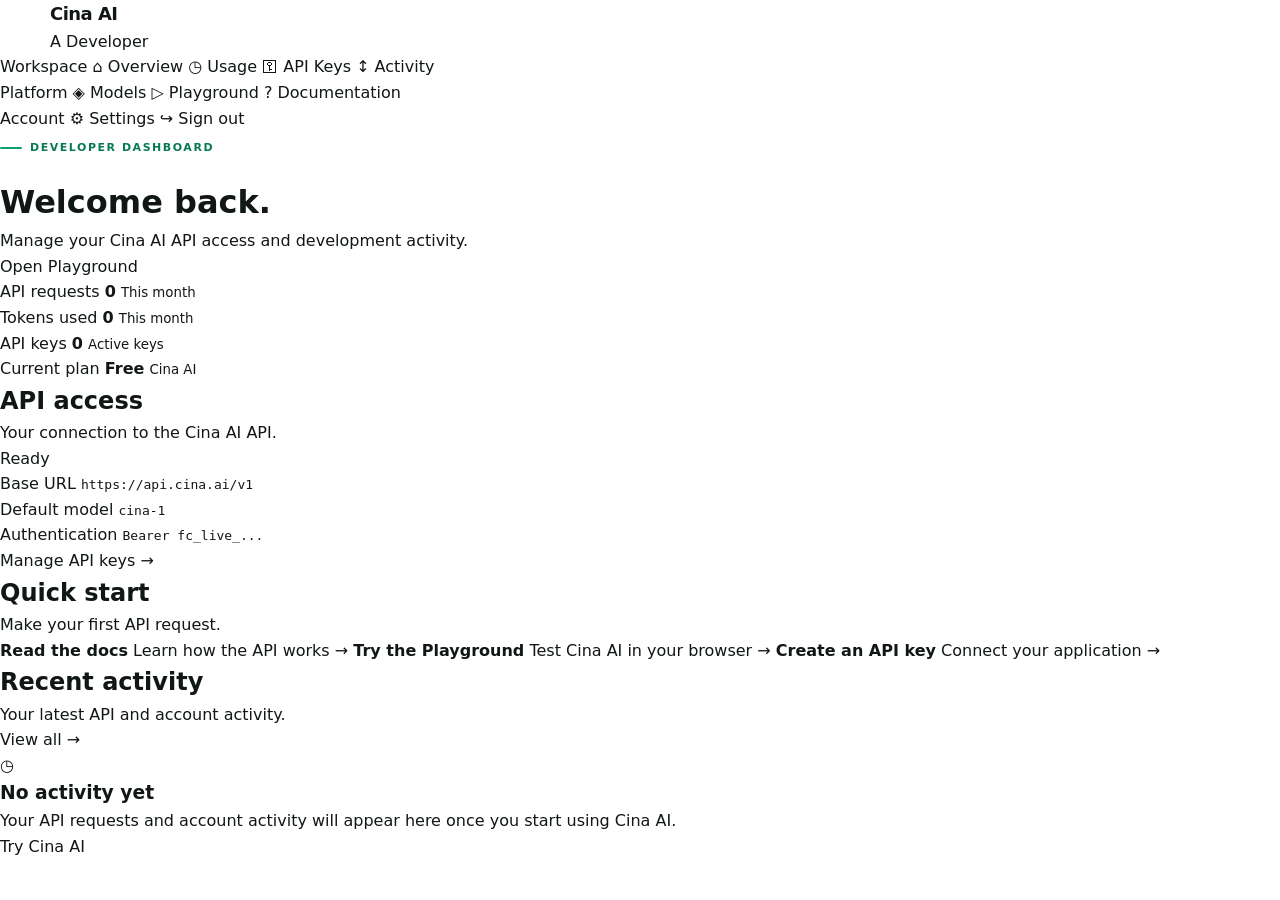
==== dashboard/index.html @ 01abd11b "Create index.html" ====
<!DOCTYPE html>
<html lang="en">
<head>
  <meta charset="UTF-8">
  <meta name="viewport" content="width=device-width, initial-scale=1.0">
  <meta name="description" content="Cina AI developer dashboard.">
  <title>Dashboard — Cina AI</title>
  <link rel="stylesheet" href="../assets/css/style.css">
</head>
<body class="dashboard-page">

<header class="dashboard-header">
  <div class="container dashboard-nav">
    <a href="../index.html" class="brand">Cina AI</a>

    <div class="dashboard-user">
      <span class="user-avatar">A</span>
      <span class="user-name">Developer</span>
    </div>
  </div>
</header>

<div class="dashboard-layout">

  <aside class="dashboard-sidebar">
    <nav class="dashboard-menu">

      <div class="dashboard-menu-group">
        <span class="dashboard-menu-title">Workspace</span>

        <a href="index.html" class="dashboard-link active">
          <span>⌂</span>
          Overview
        </a>

        <a href="usage.html" class="dashboard-link">
          <span>◷</span>
          Usage
        </a>

        <a href="keys.html" class="dashboard-link">
          <span>⚿</span>
          API Keys
        </a>

        <a href="activity.html" class="dashboard-link">
          <span>↕</span>
          Activity
        </a>
      </div>

      <div class="dashboard-menu-group">
        <span class="dashboard-menu-title">Platform</span>

        <a href="../models/index.html" class="dashboard-link">
          <span>◈</span>
          Models
        </a>

        <a href="../playground/index.html" class="dashboard-link">
          <span>▷</span>
          Playground
        </a>

        <a href="../docs/index.html" class="dashboard-link">
          <span>?</span>
          Documentation
        </a>
      </div>

      <div class="dashboard-menu-group">
        <span class="dashboard-menu-title">Account</span>

        <a href="settings.html" class="dashboard-link">
          <span>⚙</span>
          Settings
        </a>

        <a href="../index.html" class="dashboard-link">
          <span>↪</span>
          Sign out
        </a>
      </div>

    </nav>
  </aside>

  <main class="dashboard-content">

    <div class="dashboard-top">
      <div>
        <span class="eyebrow">DEVELOPER DASHBOARD</span>
        <h1>Welcome back.</h1>
        <p>Manage your Cina AI API access and development activity.</p>
      </div>

      <a href="../playground/index.html" class="dashboard-primary-button">
        Open Playground
      </a>
    </div>

    <section class="dashboard-stats">

      <article class="dashboard-stat-card">
        <span class="stat-label">API requests</span>
        <strong>0</strong>
        <small>This month</small>
      </article>

      <article class="dashboard-stat-card">
        <span class="stat-label">Tokens used</span>
        <strong>0</strong>
        <small>This month</small>
      </article>

      <article class="dashboard-stat-card">
        <span class="stat-label">API keys</span>
        <strong>0</strong>
        <small>Active keys</small>
      </article>

      <article class="dashboard-stat-card">
        <span class="stat-label">Current plan</span>
        <strong>Free</strong>
        <small>Cina AI</small>
      </article>

    </section>

    <section class="dashboard-grid">

      <article class="dashboard-panel">
        <div class="panel-header">
          <div>
            <h2>API access</h2>
            <p>Your connection to the Cina AI API.</p>
          </div>

          <span class="status-pill">Ready</span>
        </div>

        <div class="api-preview">
          <div>
            <span>Base URL</span>
            <code>https://api.cina.ai/v1</code>
          </div>

          <div>
            <span>Default model</span>
            <code>cina-1</code>
          </div>

          <div>
            <span>Authentication</span>
            <code>Bearer fc_live_...</code>
          </div>
        </div>

        <a href="keys.html" class="panel-link">
          Manage API keys →
        </a>
      </article>

      <article class="dashboard-panel">
        <div class="panel-header">
          <div>
            <h2>Quick start</h2>
            <p>Make your first API request.</p>
          </div>
        </div>

        <div class="quick-actions">
          <a href="../docs/index.html" class="quick-action">
            <strong>Read the docs</strong>
            <span>Learn how the API works →</span>
          </a>

          <a href="../playground/index.html" class="quick-action">
            <strong>Try the Playground</strong>
            <span>Test Cina AI in your browser →</span>
          </a>

          <a href="keys.html" class="quick-action">
            <strong>Create an API key</strong>
            <span>Connect your application →</span>
          </a>
        </div>
      </article>

    </section>

    <section class="dashboard-panel activity-panel">

      <div class="panel-header">
        <div>
          <h2>Recent activity</h2>
          <p>Your latest API and account activity.</p>
        </div>

        <a href="activity.html" class="panel-link">
          View all →
        </a>
      </div>

      <div class="empty-state">
        <div class="empty-icon">◷</div>
        <h3>No activity yet</h3>
        <p>
          Your API requests and account activity will appear here
          once you start using Cina AI.
        </p>

        <a href="../playground/index.html" class="dashboard-secondary-button">
          Try Cina AI
        </a>
      </div>

    </section>

  </main>
</div>

<script src="../assets/js/app.js"></script>

</body>
</html>
---- assets/css/style.css ----
:root {
    --bg: #ffffff;
    --bg-soft: #f7f9f8;
    --surface: #ffffff;
    --surface-dark: #101613;
    --text: #111714;
    --text-soft: #68736d;
    --border: #e4e9e6;
    --green: #0f9f68;
    --green-dark: #087a55;
    --green-soft: #e9f8f1;
    --white: #ffffff;
    --shadow: 0 20px 60px rgba(15, 35, 25, .08);
    --radius: 18px;
    --container: 1180px;
}

* {
    margin: 0;
    padding: 0;
    box-sizing: border-box;
}

html {
    scroll-behavior: smooth;
}

body {
    font-family:
        Inter,
        ui-sans-serif,
        system-ui,
        -apple-system,
        BlinkMacSystemFont,
        "Segoe UI",
        sans-serif;
    color: var(--text);
    background: var(--bg);
    line-height: 1.6;
    -webkit-font-smoothing: antialiased;
}

a {
    color: inherit;
    text-decoration: none;
}

button {
    font: inherit;
}

.container {
    width: min(var(--container), calc(100% - 40px));
    margin: 0 auto;
}


/* HEADER */

.site-header {
    position: sticky;
    top: 0;
    z-index: 100;
    background: rgba(255, 255, 255, .88);
    backdrop-filter: blur(18px);
    border-bottom: 1px solid rgba(228, 233, 230, .8);
}

.nav {
    height: 76px;
    display: flex;
    align-items: center;
    justify-content: space-between;
    gap: 28px;
}

.brand {
    display: inline-flex;
    align-items: center;
    gap: 10px;
    font-weight: 750;
    font-size: 18px;
    letter-spacing: -.03em;
}

.brand-mark {
    width: 34px;
    height: 34px;
    display: grid;
    place-items: center;
    border-radius: 10px;
    background: var(--green);
    color: white;
    font-weight: 800;
}

.main-nav {
    display: flex;
    align-items: center;
    gap: 30px;
    margin-left: auto;
}

.main-nav a {
    color: #5e6862;
    font-size: 14px;
    font-weight: 550;
    transition: color .2s ease;
}

.main-nav a:hover {
    color: var(--green-dark);
}

.nav-actions {
    display: flex;
    align-items: center;
    gap: 10px;
}

.btn {
    display: inline-flex;
    align-items: center;
    justify-content: center;
    gap: 9px;
    min-height: 42px;
    padding: 0 17px;
    border-radius: 10px;
    border: 1px solid transparent;
    font-size: 14px;
    font-weight: 650;
    transition:
        transform .2s ease,
        background .2s ease,
        border-color .2s ease,
        box-shadow .2s ease;
}

.btn:hover {
    transform: translateY(-1px);
}

.btn-primary {
    color: white;
    background: var(--green);
    box-shadow: 0 8px 24px rgba(15, 159, 104, .18);
}

.btn-primary:hover {
    background: var(--green-dark);
}

.btn-secondary {
    color: var(--text);
    background: white;
    border-color: var(--border);
}

.btn-secondary:hover {
    border-color: #cbd4cf;
    background: #fafcfb;
}

.btn-ghost {
    color: #4e5953;
}

.btn-ghost:hover {
    background: var(--bg-soft);
}

.btn-large {
    min-height: 50px;
    padding: 0 21px;
    border-radius: 12px;
}

.mobile-menu {
    display: none;
    width: 42px;
    height: 42px;
    border: 1px solid var(--border);
    border-radius: 10px;
    background: white;
    cursor: pointer;
}


/* HERO */

.hero {
    position: relative;
    overflow: hidden;
    padding: 105px 0 110px;
    background:
        radial-gradient(
            circle at 80% 20%,
            rgba(15, 159, 104, .08),
            transparent 34%
        );
}

.hero-grid {
    display: grid;
    grid-template-columns: 1fr .92fr;
    align-items: center;
    gap: 80px;
}

.eyebrow {
    display: inline-flex;
    align-items: center;
    gap: 8px;
    margin-bottom: 20px;
    color: var(--green-dark);
    font-size: 11px;
    font-weight: 800;
    letter-spacing: .14em;
}

.eyebrow::before {
    content: "";
    width: 22px;
    height: 2px;
    border-radius: 5px;
    background: var(--green);
}

.hero h1 {
    max-width: 650px;
    font-size: clamp(48px, 6vw, 76px);
    line-height: .98;
    letter-spacing: -.065em;
    font-weight: 800;
}

.hero h1 span {
    display: block;
    color: var(--green-dark);
}

.hero-description {
    max-width: 620px;
    margin-top: 28px;
    color: var(--text-soft);
    font-size: 18px;
    line-height: 1.7;
}

.hero-actions {
    display: flex;
    flex-wrap: wrap;
    gap: 12px;
    margin-top: 34px;
}

.hero-points {
    display: flex;
    flex-wrap: wrap;
    gap: 18px;
    margin-top: 25px;
    color: #68736d;
    font-size: 12px;
}

.hero-points span {
    display: inline-flex;
    align-items: center;
    gap: 5px;
}


/* TERMINAL */

.api-preview {
    min-width: 0;
}

.terminal {
    overflow: hidden;
    border: 1px solid #26312c;
    border-radius: 18px;
    background: #101613;
    box-shadow: 0 30px 80px rgba(16, 22, 19, .22);
    transform: rotate(.5deg);
    transition: transform .3s ease;
}

.terminal:hover {
    transform: rotate(0deg) translateY(-3px);
}

.terminal-header {
    height: 48px;
    display: flex;
    align-items: center;
    gap: 15px;
    padding: 0 17px;
    border-bottom: 1px solid #26312c;
}

.terminal-dots {
    display: flex;
    gap: 6px;
}

.terminal-dots span {
    width: 8px;
    height: 8px;
    border-radius: 50%;
    background: #53615a;
}

.terminal-title {
    color: #84918a;
    font-size: 12px;
    font-family: monospace;
}

.terminal-body {
    padding: 24px;
    overflow-x: auto;
}

.terminal pre,
.mini-terminal pre {
    margin: 0;
    color: #dce7e1;
    font: 12px/1.8 "SFMono-Regular", Consolas, monospace;
    white-space: pre-wrap;
}

.code-method,
.code-success {
    color: #67e5aa;
}

.code-label {
    color: #87958d;
}

.code-key {
    color: #d3a8ff;
}

.code-property {
    color: #83cfff;
}

.code-string {
    color: #9ee6bc;
}


/* SECTIONS */

.section {
    padding: 115px 0;
}

.features-section {
    background: var(--bg-soft);
}

.section-heading {
    max-width: 700px;
    margin-bottom: 52px;
}

.section-heading h2,
.api-content h2,
.cta-section h2 {
    font-size: clamp(34px, 4vw, 52px);
    line-height: 1.05;
    letter-spacing: -.045em;
}

.section-heading p {
    margin-top: 18px;
    color: var(--text-soft);
    font-size: 16px;
    line-height: 1.75;
}


/* FEATURES */

.feature-grid {
    display: grid;
    grid-template-columns: repeat(4, 1fr);
    gap: 16px;
}

.feature-card {
    padding: 28px;
    border: 1px solid var(--border);
    border-radius: var(--radius);
    background: white;
    transition:
        transform .25s ease,
        box-shadow .25s ease,
        border-color .25s ease;
}

.feature-card:hover {
    transform: translateY(-4px);
    border-color: #cbd8d1;
    box-shadow: var(--shadow);
}

.feature-icon {
    width: 42px;
    height: 42px;
    display: grid;
    place-items: center;
    margin-bottom: 25px;
    border-radius: 11px;
    background: var(--green-soft);
    color: var(--green-dark);
    font-size: 20px;
    font-weight: 700;
}

.feature-card h3 {
    font-size: 17px;
    margin-bottom: 10px;
}

.feature-card p {
    color: var(--text-soft);
    font-size: 14px;
    line-height: 1.7;
}


/* API */

.api-section {
    padding: 110px 0;
    color: white;
    background: var(--surface-dark);
}

.api-grid {
    display: grid;
    grid-template-columns: .9fr 1.1fr;
    align-items: center;
    gap: 80px;
}

.api-content .eyebrow {
    color: #75e5af;
}

.api-content h2 {
    max-width: 560px;
}

.api-content p {
    max-width: 550px;
    margin: 22px 0;
    color: #a6b2ab;
    font-size: 16px;
    line-height: 1.8;
}

.api-content code {
    padding: 3px 7px;
    border-radius: 6px;
    color: #8ce8b8;
    background: #18231e;
}

.text-link {
    color: #7be7b4;
    font-size: 14px;
    font-weight: 650;
}

.text-link:hover {
    text-decoration: underline;
}

.mini-terminal {
    padding: 28px;
    border: 1px solid #29362f;
    border-radius: 16px;
    background: #151c18;
}


/* MODEL */

.model-preview {
    display: flex;
    align-items: center;
    justify-content: space-between;
    gap: 30px;
    padding: 34px;
    border: 1px solid var(--border);
    border-radius: var(--radius);
    background: white;
    box-shadow: 0 15px 50px rgba(15, 35, 25, .05);
}

.model-preview-content {
    max-width: 700px;
}

.status-badge {
    display: inline-flex;
    padding: 5px 9px;
    margin-bottom: 12px;
    border-radius: 7px;
    background: var(--green-soft);
    color: var(--green-dark);
    font-size: 10px;
    font-weight: 800;
    letter-spacing: .08em;
}

.model-preview h3 {
    font-size: 25px;
    letter-spacing: -.03em;
}

.model-preview p {
    margin-top: 8px;
    color: var(--text-soft);
    font-size: 14px;
}


/* CTA */

.cta-section {
    padding: 120px 0;
    text-align: center;
    background:
        radial-gradient(
            circle at center,
            rgba(15, 159, 104, .10),
            transparent 45%
        );
}

.cta-section .eyebrow {
    justify-content: center;
}

.cta-section h2 {
    max-width: 700px;
    margin: 0 auto;
}

.cta-section p {
    margin: 20px auto 30px;
    color: var(--text-soft);
}


/* FOOTER */

.site-footer {
    padding: 60px 0 30px;
    border-top: 1px solid var(--border);
}

.footer-grid {
    display: grid;
    grid-template-columns: 1fr auto;
    gap: 40px;
}

.site-footer p {
    margin-top: 13px;
    color: var(--text-soft);
    font-size: 13px;
}

.footer-links {
    display: flex;
    align-items: flex-start;
    flex-wrap: wrap;
    justify-content: flex-end;
    gap: 22px;
}

.footer-links a {
    color: #66716b;
    font-size: 13px;
}

.footer-links a:hover {
    color: var(--green-dark);
}

.footer-bottom {
    grid-column: 1 / -1;
    padding-top: 25px;
    border-top: 1px solid var(--border);
    color: #87918c;
    font-size: 12px;
}


/* RESPONSIVE */

@media (max-width: 950px) {

    .main-nav {
        gap: 18px;
    }

    .hero-grid,
    .api-grid {
        grid-template-columns: 1fr;
        gap: 55px;
    }

    .hero {
        padding-top: 75px;
    }

    .feature-grid {
        grid-template-columns: repeat(2, 1fr);
    }

    .api-preview {
        max-width: 760px;
    }
}


@media (max-width: 720px) {

    .container {
        width: min(var(--container), calc(100% - 28px));
    }

    .nav {
        height: 68px;
    }

    .main-nav,
    .nav-actions {
        display: none;
    }

    .mobile-menu {
        display: block;
    }

    .hero {
        padding: 65px 0 75px;
    }

    .hero h1 {
        font-size: 48px;
    }

    .hero-description {
        font-size: 16px;
    }

    .hero-actions {
        flex-direction: column;
        align-items: stretch;
    }

    .hero-actions .btn {
        width: 100%;
    }

    .terminal {
        transform: none;
    }

    .terminal-body {
        padding: 17px;
    }

    .terminal pre {
        font-size: 10px;
    }

    .section,
    .api-section {
        padding: 80px 0;
    }

    .feature-grid {
        grid-template-columns: 1fr;
    }

    .model-preview {
        flex-direction: column;
        align-items: flex-start;
    }

    .model-preview .btn {
        width: 100%;
    }

    .footer-grid {
        grid-template-columns: 1fr;
    }

    .footer-links {
        justify-content: flex-start;
    }

    .footer-bottom {
        grid-column: auto;
    }
}


@media (max-width: 430px) {

    .hero h1 {
        font-size: 42px;
    }

    .section-heading h2,
    .api-content h2,
    .cta-section h2 {
        font-size: 34px;
    }

    .hero-points {
        flex-direction: column;
        gap: 8px;
    }
}

.menu-open .main-nav,
.menu-open .nav-actions {
    display: flex;
}

@media (max-width: 720px) {

    .menu-open .main-nav {
        position: absolute;
        top: 68px;
        left: 14px;
        right: 14px;
        display: flex;
        flex-direction: column;
        align-items: stretch;
        gap: 0;
        padding: 10px;
        border: 1px solid var(--border);
        border-radius: 14px;
        background: rgba(255, 255, 255, .97);
        box-shadow: 0 20px 50px rgba(15, 35, 25, .12);
    }

    .menu-open .main-nav a {
        padding: 13px;
        border-radius: 9px;
    }

    .menu-open .main-nav a:hover {
        background: var(--bg-soft);
    }

    .menu-open .nav-actions {
        position: absolute;
        top: 275px;
        left: 24px;
        right: 24px;
        display: flex;
        z-index: 101;
    }

    .menu-open .nav-actions .btn {
        flex: 1;
    }
}
/* DOCUMENTATION */

.docs-hero {
    padding: 90px 0 75px;
    border-bottom: 1px solid var(--border);
    background: var(--bg-soft);
}

.docs-hero h1 {
    font-size: clamp(44px, 6vw, 68px);
    line-height: 1;
    letter-spacing: -.055em;
}

.docs-hero p {
    max-width: 620px;
    margin-top: 18px;
    color: var(--text-soft);
    font-size: 18px;
}

.docs-layout {
    padding: 65px 0 100px;
}

.docs-grid {
    display: grid;
    grid-template-columns: 230px minmax(0, 760px);
    gap: 70px;
    align-items: start;
}

.docs-sidebar {
    position: sticky;
    top: 105px;
}

.docs-sidebar-group {
    display: flex;
    flex-direction: column;
    gap: 3px;
    margin-bottom: 30px;
}

.docs-sidebar-group > span {
    margin-bottom: 9px;
    color: #8a948e;
    font-size: 10px;
    font-weight: 800;
    letter-spacing: .12em;
}

.docs-sidebar a {
    padding: 8px 10px;
    border-radius: 7px;
    color: #66716b;
    font-size: 13px;
}

.docs-sidebar a:hover,
.docs-sidebar a.active {
    color: var(--green-dark);
    background: var(--green-soft);
}

.docs-content section {
    padding-bottom: 75px;
    margin-bottom: 75px;
    border-bottom: 1px solid var(--border);
}

.docs-content section:last-of-type {
    margin-bottom: 0;
}

.docs-label {
    color: var(--green-dark);
    font-size: 10px;
    font-weight: 800;
    letter-spacing: .13em;
}

.docs-content h2 {
    margin-top: 10px;
    font-size: 34px;
    line-height: 1.15;
    letter-spacing: -.04em;
}

.docs-content h3 {
    margin: 30px 0 12px;
    font-size: 18px;
}

.docs-content p {
    max-width: 720px;
    margin-top: 17px;
    color: var(--text-soft);
    font-size: 15px;
    line-height: 1.8;
}

.docs-content code {
    padding: 3px 6px;
    border-radius: 5px;
    background: #f1f4f2;
    color: var(--green-dark);
    font: 12px monospace;
}

.code-block {
    overflow: hidden;
    margin-top: 25px;
    border: 1px solid #26312c;
    border-radius: 12px;
    background: #101613;
}

.code-header {
    display: flex;
    align-items: center;
    justify-content: space-between;
    padding: 10px 15px;
    border-bottom: 1px solid #26312c;
    color: #84918a;
    font-size: 11px;
}

.code-header button {
    padding: 5px 9px;
    border: 1px solid #39463f;
    border-radius: 6px;
    background: transparent;
    color: #aebbb4;
    font-size: 11px;
    cursor: pointer;
}

.code-header button:hover {
    color: white;
    border-color: #64736a;
}

.code-block pre {
    overflow-x: auto;
    padding: 20px;
    color: #dce7e1;
    font: 12px/1.8 "SFMono-Regular", Consolas, monospace;
}

.docs-note {
    margin-top: 22px;
    padding: 15px 17px;
    border: 1px solid #d8ebe2;
    border-radius: 10px;
    background: var(--green-soft);
    color: #496057;
    font-size: 13px;
}

.endpoint {
    display: flex;
    align-items: center;
    gap: 12px;
    margin-top: 25px;
    padding: 12px 14px;
    border: 1px solid var(--border);
    border-radius: 10px;
    background: var(--bg-soft);
}

.endpoint code {
    background: transparent;
    font-size: 13px;
}

.method {
    display: inline-flex;
    min-width: 45px;
    justify-content: center;
    padding: 4px 7px;
    border-radius: 5px;
    font-size: 9px;
    font-weight: 800;
    letter-spacing: .05em;
}

.method.get {
    background: #eaf3ff;
    color: #3474bb;
}

.method.post {
    background: var(--green-soft);
    color: var(--green-dark);
}

.parameter-list {
    margin-top: 24px;
    border: 1px solid var(--border);
    border-radius: 12px;
    overflow: hidden;
}

.parameter-list div {
    display: flex;
    align-items: center;
    gap: 20px;
    padding: 15px 17px;
    border-bottom: 1px solid var(--border);
}

.parameter-list div:last-child {
    border-bottom: 0;
}

.parameter-list code {
    min-width: 100px;
}

.parameter-list span {
    color: var(--text-soft);
    font-size: 13px;
}

.docs-next {
    display: flex;
    align-items: center;
    justify-content: space-between;
    gap: 25px;
    padding: 25px 0;
}

.docs-next span {
    display: block;
    margin-bottom: 5px;
    color: var(--text-soft);
    font-size: 11px;
}

.docs-next strong {
    font-size: 16px;
}


@media (max-width: 800px) {

    .docs-grid {
        grid-template-columns: 1fr;
        gap: 35px;
    }

    .docs-sidebar {
        position: static;
        display: flex;
        gap: 25px;
        overflow-x: auto;
        padding-bottom: 5px;
    }

    .docs-sidebar-group {
        min-width: 150px;
        margin: 0;
    }

    .docs-layout {
        padding-top: 40px;
    }
}


@media (max-width: 520px) {

    .docs-hero {
        padding: 65px 0 55px;
    }

    .docs-content h2 {
        font-size: 29px;
    }

    .docs-next {
        flex-direction: column;
        align-items: flex-start;
    }

    .docs-next .btn {
        width: 100%;
    }
}
/* MODELS */

.models-hero {
    padding: 95px 0 85px;
    border-bottom: 1px solid var(--border);
    background:
        radial-gradient(
            circle at 80% 30%,
            rgba(15, 159, 104, .08),
            transparent 38%
        );
}

.models-hero h1 {
    font-size: clamp(46px, 6vw, 72px);
    line-height: .98;
    letter-spacing: -.06em;
}

.models-hero p {
    max-width: 600px;
    margin-top: 22px;
    color: var(--text-soft);
    font-size: 18px;
}

.models-toolbar {
    display: flex;
    align-items: center;
    justify-content: space-between;
    gap: 20px;
    margin-bottom: 25px;
}

.models-count {
    color: var(--text);
    font-size: 13px;
    font-weight: 700;
}

.models-live {
    margin-left: 12px;
    color: var(--green-dark);
    font-size: 12px;
}

.models-updated {
    color: var(--text-soft);
    font-size: 12px;
}

.model-list {
    display: flex;
    flex-direction: column;
    gap: 18px;
}

.model-card {
    overflow: hidden;
    border: 1px solid var(--border);
    border-radius: 18px;
    background: white;
    transition:
        transform .25s ease,
        box-shadow .25s ease,
        border-color .25s ease;
}

.model-card:hover {
    transform: translateY(-3px);
    border-color: #cbd8d1;
    box-shadow: var(--shadow);
}

.model-card-top {
    display: flex;
    align-items: center;
    justify-content: space-between;
    gap: 20px;
    padding: 28px 30px;
    border-bottom: 1px solid var(--border);
}

.model-identity {
    display: flex;
    align-items: center;
    gap: 15px;
}

.model-symbol {
    width: 48px;
    height: 48px;
    display: grid;
    place-items: center;
    border-radius: 13px;
    background: var(--green);
    color: white;
    font-size: 19px;
    font-weight: 800;
}

.model-symbol.muted {
    background: #edf1ef;
    color: #7d8982;
}

.model-name-row {
    display: flex;
    align-items: center;
    flex-wrap: wrap;
    gap: 9px;
}

.model-name-row h2 {
    font-size: 20px;
    letter-spacing: -.03em;
}

.model-identity p {
    margin-top: 3px;
    color: var(--text-soft);
    font-size: 12px;
}

.model-status {
    padding: 4px 7px;
    border-radius: 5px;
    background: var(--green-soft);
    color: var(--green-dark);
    font-size: 9px;
    font-weight: 800;
    text-transform: uppercase;
}

.model-status.upcoming {
    background: #f1f3f2;
    color: #78827d;
}

.model-version {
    color: #87918c;
    font: 12px monospace;
}

.model-card-body {
    padding: 30px;
}

.model-description {
    max-width: 760px;
    color: var(--text-soft);
    font-size: 14px;
    line-height: 1.75;
}

.model-capabilities {
    display: flex;
    flex-wrap: wrap;
    gap: 8px;
    margin-top: 22px;
}

.model-capabilities span {
    padding: 6px 9px;
    border: 1px solid var(--border);
    border-radius: 7px;
    color: #5d6962;
    font-size: 11px;
}

.model-details {
    display: grid;
    grid-template-columns: repeat(3, 1fr);
    margin-top: 30px;
    border-top: 1px solid var(--border);
    padding-top: 25px;
}

.model-details div {
    display: flex;
    flex-direction: column;
    gap: 5px;
}

.model-details span {
    color: #89938e;
    font-size: 10px;
    text-transform: uppercase;
    letter-spacing: .08em;
}

.model-details strong {
    font-size: 12px;
    font-weight: 650;
}

.model-card-footer {
    display: flex;
    gap: 10px;
    padding: 20px 30px;
    border-top: 1px solid var(--border);
    background: #fafcfb;
}

.future-model-grid {
    display: grid;
    grid-template-columns: repeat(3, 1fr);
    gap: 12px;
    margin-top: 25px;
}

.future-model-grid div {
    padding: 17px;
    border: 1px solid var(--border);
    border-radius: 10px;
    background: var(--bg-soft);
}

.future-model-grid strong,
.future-model-grid span {
    display: block;
}

.future-model-grid strong {
    font-size: 13px;
}

.future-model-grid span {
    margin-top: 5px;
    color: var(--text-soft);
    font-size: 11px;
}

.api-model-section {
    padding: 100px 0;
    color: white;
    background: var(--surface-dark);
}

.api-model-grid {
    display: grid;
    grid-template-columns: 1fr 1fr;
    align-items: center;
    gap: 70px;
}

.api-model-grid h2 {
    max-width: 600px;
    font-size: clamp(34px, 4vw, 48px);
    line-height: 1.08;
    letter-spacing: -.045em;
}

.api-model-grid p {
    max-width: 570px;
    margin-top: 20px;
    color: #a6b2ab;
    line-height: 1.8;
}

.model-code-card {
    padding: 25px;
    border: 1px solid #29362f;
    border-radius: 15px;
    background: #151c18;
}

.model-code-card pre {
    overflow-x: auto;
    color: #dce7e1;
    font: 12px/1.8 "SFMono-Regular", Consolas, monospace;
}

.model-code-card .text-link {
    display: inline-block;
    margin-top: 22px;
}


@media (max-width: 760px) {

    .models-hero {
        padding: 65px 0;
    }

    .models-toolbar {
        align-items: flex-start;
        flex-direction: column;
    }

    .model-details,
    .future-model-grid,
    .api-model-grid {
        grid-template-columns: 1fr;
    }

    .model-card-top {
        align-items: flex-start;
    }

    .model-card-footer {
        flex-direction: column;
    }

    .model-card-footer .btn {
        width: 100%;
    }

    .api-model-section {
        padding: 80px 0;
    }
}
/* PLAYGROUND */

.playground-hero {
    padding: 85px 0 65px;
    border-bottom: 1px solid var(--border);
    background: var(--bg-soft);
}

.playground-hero h1 {
    font-size: clamp(46px, 6vw, 70px);
    line-height: .98;
    letter-spacing: -.06em;
}

.playground-hero p {
    max-width: 620px;
    margin-top: 20px;
    color: var(--text-soft);
    font-size: 17px;
}

.playground-section {
    padding: 55px 0 100px;
}

.playground-shell {
    overflow: hidden;
    border: 1px solid var(--border);
    border-radius: 18px;
    background: white;
    box-shadow: 0 25px 70px rgba(15, 35, 25, .08);
}

.playground-toolbar {
    display: flex;
    align-items: center;
    justify-content: space-between;
    gap: 20px;
    padding: 17px 20px;
    border-bottom: 1px solid var(--border);
    background: #fafcfb;
}

.toolbar-group {
    display: flex;
    align-items: center;
    gap: 12px;
}

.toolbar-group label {
    color: #78837d;
    font-size: 11px;
    font-weight: 700;
}

.toolbar-group select {
    min-width: 125px;
    height: 34px;
    padding: 0 10px;
    border: 1px solid var(--border);
    border-radius: 8px;
    outline: none;
    background: white;
    color: var(--text);
    font-size: 12px;
    cursor: pointer;
}

.toolbar-status {
    display: flex;
    align-items: center;
    gap: 7px;
    color: #68736d;
    font-size: 11px;
}

.status-dot {
    width: 7px;
    height: 7px;
    border-radius: 50%;
    background: var(--green);
    box-shadow: 0 0 0 4px var(--green-soft);
}

.playground-body {
    display: grid;
    grid-template-columns: 1fr 1fr;
    min-height: 470px;
}

.prompt-panel,
.response-panel {
    display: flex;
    flex-direction: column;
    min-width: 0;
}

.prompt-panel {
    border-right: 1px solid var(--border);
}

.panel-heading {
    display: flex;
    align-items: center;
    justify-content: space-between;
    gap: 15px;
    padding: 18px 20px;
    border-bottom: 1px solid var(--border);
}

.panel-heading div {
    display: flex;
    flex-direction: column;
    gap: 2px;
}

.panel-heading span {
    color: #8a948e;
    font-size: 9px;
    font-weight: 800;
    letter-spacing: .12em;
}

.panel-heading strong {
    font-size: 13px;
}

.clear-button {
    border: 0;
    background: transparent;
    color: #758078;
    font-size: 11px;
    cursor: pointer;
}

.clear-button:hover {
    color: var(--green-dark);
}

#prompt {
    flex: 1;
    width: 100%;
    min-height: 330px;
    padding: 22px;
    resize: none;
    border: 0;
    outline: 0;
    color: var(--text);
    background: white;
    font: 14px/1.8 inherit;
}

#prompt::placeholder {
    color: #a0aaa5;
}

.prompt-footer {
    display: flex;
    align-items: center;
    justify-content: space-between;
    gap: 15px;
    padding: 15px 20px;
    border-top: 1px solid var(--border);
    color: #8a948e;
    font-size: 10px;
}

.prompt-footer .btn {
    min-height: 38px;
    padding: 0 14px;
    font-size: 11px;
}

.prompt-footer .btn:disabled {
    opacity: .65;
    cursor: wait;
}

.response-content {
    flex: 1;
    padding: 22px;
}

.response-empty {
    height: 100%;
    min-height: 300px;
    display: flex;
    flex-direction: column;
    align-items: center;
    justify-content: center;
    text-align: center;
}

.response-icon {
    width: 45px;
    height: 45px;
    display: grid;
    place-items: center;
    margin-bottom: 16px;
    border-radius: 13px;
    background: var(--green-soft);
    color: var(--green-dark);
    font-weight: 800;
}

.response-empty h3 {
    font-size: 15px;
}

.response-empty p {
    max-width: 280px;
    margin-top: 7px;
    color: var(--text-soft);
    font-size: 12px;
}

.response-message {
    font-size: 14px;
    line-height: 1.8;
}

.response-role {
    display: inline-block;
    margin-bottom: 12px;
    color: var(--green-dark);
    font-size: 9px;
    font-weight: 800;
    letter-spacing: .1em;
}

.response-message p {
    color: #4f5b54;
}

.response-error {
    padding: 14px;
    border: 1px solid #f0d7d7;
    border-radius: 9px;
    background: #fff7f7;
    color: #a24f4f;
    font-size: 12px;
}

.response-loading {
    height: 100%;
    min-height: 300px;
    display: flex;
    align-items: center;
    justify-content: center;
    gap: 5px;
}

.loading-dot {
    width: 6px;
    height: 6px;
    border-radius: 50%;
    background: var(--green);
    animation: playgroundLoading 1s infinite ease-in-out;
}

.loading-dot:nth-child(2) {
    animation-delay: .15s;
}

.loading-dot:nth-child(3) {
    animation-delay: .3s;
}

@keyframes playgroundLoading {

    0%,
    80%,
    100% {
        transform: translateY(0);
        opacity: .35;
    }

    40% {
        transform: translateY(-5px);
        opacity: 1;
    }
}

.response-meta {
    display: flex;
    align-items: center;
    gap: 20px;
    padding: 12px 20px;
    border-top: 1px solid var(--border);
    color: #8a948e;
    font-size: 10px;
}

.response-meta strong {
    color: #59645e;
    font-weight: 650;
}

.playground-footer {
    display: flex;
    align-items: center;
    justify-content: space-between;
    gap: 20px;
    padding: 14px 20px;
    border-top: 1px solid var(--border);
    background: #fafcfb;
    color: #7a857f;
    font-size: 10px;
}

.playground-footer > div {
    display: flex;
    align-items: center;
    gap: 7px;
}

.secure-icon {
    width: 17px;
    height: 17px;
    display: grid;
    place-items: center;
    border-radius: 50%;
    background: var(--green-soft);
    color: var(--green-dark);
    font-size: 9px;
    font-weight: 800;
}

.playground-footer a {
    color: var(--green-dark);
    font-weight: 650;
}

.playground-info {
    padding: 100px 0;
    background: var(--bg-soft);
}

.info-grid {
    display: grid;
    grid-template-columns: 1fr 1fr;
    align-items: center;
    gap: 80px;
}

.info-grid h2 {
    max-width: 600px;
    font-size: clamp(34px, 4vw, 48px);
    line-height: 1.08;
    letter-spacing: -.045em;
}

.info-grid p {
    max-width: 570px;
    margin-top: 20px;
    color: var(--text-soft);
    line-height: 1.8;
}

.playground-code {
    padding: 25px;
    border: 1px solid #29362f;
    border-radius: 15px;
    background: var(--surface-dark);
}

.playground-code pre {
    overflow-x: auto;
    color: #dce7e1;
    font: 12px/1.8 "SFMono-Regular", Consolas, monospace;
}

.playground-code .text-link {
    display: inline-block;
    margin-top: 22px;
}


@media (max-width: 800px) {

    .playground-body {
        grid-template-columns: 1fr;
    }

    .prompt-panel {
        border-right: 0;
        border-bottom: 1px solid var(--border);
    }

    .info-grid {
        grid-template-columns: 1fr;
        gap: 45px;
    }
}


@media (max-width: 520px) {

    .playground-hero {
        padding: 65px 0 55px;
    }

    .playground-toolbar,
    .playground-footer {
        align-items: flex-start;
        flex-direction: column;
    }

    .prompt-footer {
        align-items: flex-start;
        flex-direction: column;
    }

    .prompt-footer .btn {
        width: 100%;
    }

    .response-meta {
        flex-wrap: wrap;
    }
}
.pricing-hero {
  padding: 150px 0 70px;
  text-align: center;
}

.pricing-hero .container {
  max-width: 760px;
}

.pricing-hero h1 {
  margin: 16px 0;
  font-size: clamp(42px, 6vw, 68px);
  line-height: 1.05;
  letter-spacing: -2px;
}

.pricing-hero p {
  max-width: 650px;
  margin: 0 auto;
  color: var(--muted);
  font-size: 18px;
  line-height: 1.7;
}

.pricing-section {
  padding: 30px 0 100px;
}

.pricing-grid {
  display: grid;
  grid-template-columns: repeat(3, 1fr);
  gap: 22px;
  align-items: stretch;
}

.pricing-card {
  position: relative;
  padding: 34px;
  border: 1px solid var(--border);
  border-radius: 24px;
  background: #fff;
  box-shadow: 0 15px 45px rgba(0, 0, 0, .04);
}

.pricing-card.featured {
  border-color: rgba(15, 159, 104, .45);
  box-shadow: 0 20px 55px rgba(15, 159, 104, .10);
}

.pricing-badge {
  display: inline-flex;
  padding: 7px 11px;
  border-radius: 999px;
  background: rgba(15, 159, 104, .10);
  color: var(--green-dark);
  font-size: 12px;
  font-weight: 700;
}

.pricing-badge.muted {
  background: #f2f4f5;
  color: #687078;
}

.pricing-card-top {
  margin-top: 25px;
}

.pricing-card h2 {
  margin: 0 0 9px;
  font-size: 28px;
}

.pricing-card-top p {
  min-height: 54px;
  margin: 0;
  color: var(--muted);
  line-height: 1.6;
}

.price {
  display: flex;
  align-items: baseline;
  gap: 8px;
  min-height: 78px;
  margin: 28px 0 20px;
}

.price strong {
  font-size: 34px;
  letter-spacing: -.8px;
}

.price span {
  color: var(--muted);
  font-size: 14px;
}

.pricing-button {
  width: 100%;
  min-height: 50px;
  display: flex;
  align-items: center;
  justify-content: center;
  border-radius: 12px;
  font-weight: 700;
  text-decoration: none;
  border: 1px solid var(--border);
  background: #fff;
  color: #15191c;
}

.pricing-button.primary {
  background: var(--green);
  border-color: var(--green);
  color: #fff;
}

.pricing-button.disabled {
  cursor: default;
  color: #8a9197;
  background: #f6f7f7;
}

.pricing-features {
  display: grid;
  gap: 15px;
  margin: 28px 0 0;
  padding: 0;
  list-style: none;
  color: #41484d;
  font-size: 14px;
}

.pricing-note {
  padding: 0 0 100px;
}

.pricing-note-box {
  display: flex;
  align-items: center;
  justify-content: space-between;
  gap: 40px;
  padding: 42px;
  border: 1px solid var(--border);
  border-radius: 24px;
  background: #f8faf9;
}

.pricing-note-box h2 {
  margin: 12px 0 10px;
  font-size: 30px;
}

.pricing-note-box p {
  max-width: 700px;
  margin: 0;
  color: var(--muted);
  line-height: 1.7;
}

.text-link {
  flex-shrink: 0;
  color: var(--green-dark);
  font-weight: 700;
  text-decoration: none;
}

@media (max-width: 900px) {
  .pricing-grid {
    grid-template-columns: 1fr;
    max-width: 600px;
    margin: 0 auto;
  }

  .pricing-note-box {
    flex-direction: column;
    align-items: flex-start;
  }
}

@media (max-width: 600px) {
  .pricing-hero {
    padding: 120px 0 50px;
  }

  .pricing-hero h1 {
    letter-spacing: -1.5px;
  }

  .pricing-card {
    padding: 26px;
  }

  .pricing-note-box {
    padding: 28px;
  }
}
.auth-page {
  min-height: 100vh;
  background: #f8faf9;
}

.auth-main {
  min-height: calc(100vh - 145px);
  display: flex;
  align-items: center;
  justify-content: center;
  padding: 120px 20px 70px;
}

.auth-card {
  width: 100%;
  max-width: 440px;
  padding: 38px;
  border: 1px solid var(--border);
  border-radius: 24px;
  background: #fff;
  box-shadow: 0 20px 60px rgba(0, 0, 0, .06);
}

.auth-heading {
  text-align: center;
  margin-bottom: 32px;
}

.auth-heading h1 {
  margin: 13px 0 9px;
  font-size: 32px;
  letter-spacing: -.8px;
}

.auth-heading p {
  margin: 0;
  color: var(--muted);
  line-height: 1.6;
}

.auth-form {
  display: grid;
  gap: 20px;
}

.form-field {
  display: grid;
  gap: 8px;
}

.form-field label,
.field-label-row label {
  font-size: 14px;
  font-weight: 650;
}

.field-label-row {
  display: flex;
  align-items: center;
  justify-content: space-between;
}

.field-label-row a {
  color: var(--green-dark);
  font-size: 13px;
  text-decoration: none;
}

.form-field input[type="email"],
.form-field input[type="password"] {
  width: 100%;
  height: 50px;
  padding: 0 14px;
  border: 1px solid #dfe4e2;
  border-radius: 11px;
  outline: none;
  background: #fff;
  color: #15191c;
  font: inherit;
  transition: border-color .2s, box-shadow .2s;
}

.form-field input:focus {
  border-color: var(--green);
  box-shadow: 0 0 0 4px rgba(15, 159, 104, .10);
}

.remember-row {
  display: flex;
  align-items: center;
  gap: 9px;
  color: #4c555a;
  font-size: 14px;
}

.remember-row input {
  width: 16px;
  height: 16px;
  accent-color: var(--green);
}

.auth-submit {
  height: 50px;
  border: 0;
  border-radius: 11px;
  background: var(--green);
  color: #fff;
  font: inherit;
  font-weight: 700;
  cursor: pointer;
  transition: transform .2s, background .2s;
}

.auth-submit:hover {
  background: var(--green-dark);
  transform: translateY(-1px);
}

.auth-divider {
  display: flex;
  align-items: center;
  gap: 15px;
  margin: 26px 0;
  color: #92999d;
  font-size: 13px;
}

.auth-divider::before,
.auth-divider::after {
  content: "";
  height: 1px;
  flex: 1;
  background: var(--border);
}

.social-button {
  width: 100%;
  height: 50px;
  display: flex;
  align-items: center;
  justify-content: center;
  gap: 10px;
  border: 1px solid #dfe4e2;
  border-radius: 11px;
  background: #fff;
  color: #202528;
  font: inherit;
  font-weight: 600;
  cursor: pointer;
}

.social-icon {
  display: grid;
  place-items: center;
  width: 22px;
  height: 22px;
  font-weight: 800;
}

.auth-message {
  display: none;
  padding: 12px 14px;
  border-radius: 10px;
  background: #f0f8f5;
  color: var(--green-dark);
  font-size: 13px;
  line-height: 1.5;
}

.auth-message.visible {
  display: block;
}

.auth-bottom {
  margin: 25px 0 0;
  text-align: center;
  color: var(--muted);
  font-size: 14px;
}

.auth-bottom a {
  color: var(--green-dark);
  font-weight: 700;
  text-decoration: none;
}

.auth-footer {
  display: flex;
  justify-content: center;
  gap: 20px;
  padding: 0 20px 30px;
  color: #858d91;
  font-size: 13px;
}

.auth-footer a {
  color: inherit;
  text-decoration: none;
}

@media (max-width: 600px) {
  .auth-main {
    padding: 105px 16px 50px;
  }

  .auth-card {
    padding: 28px 22px;
    border-radius: 20px;
  }

  .auth-heading h1 {
    font-size: 28px;
  }
}
.signup-card {
  max-width: 460px;
}

.password-hint {
  margin-top: -2px;
  color: #858d91;
  font-size: 12px;
}

.terms-check {
  align-items: flex-start;
  line-height: 1.5;
}

.terms-check input {
  flex-shrink: 0;
  margin-top: 3px;
}

.terms-check a {
  color: var(--green-dark);
  font-weight: 650;
  text-decoration: none;
}

.auth-message.error {
  background: #fff3f3;
  color: #b42318;
}
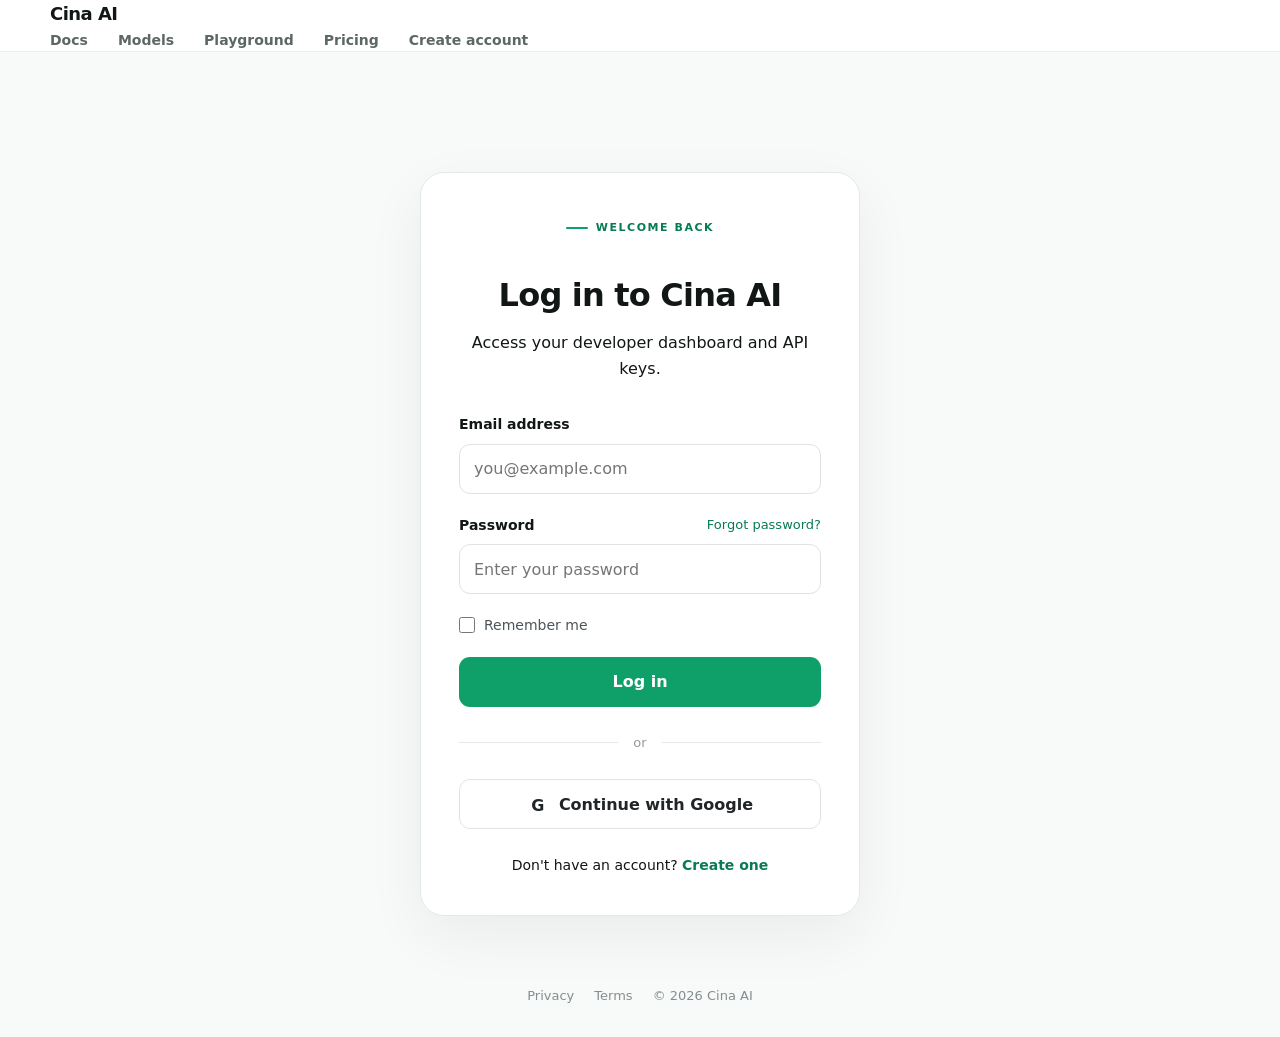
==== commit 1e1b00b0: "Add IDs to user elements and update API URL" ====
--- a/dashboard/index.html
+++ b/dashboard/index.html
@@ -14,8 +14,8 @@
     <a href="../index.html" class="brand">Cina AI</a>
 
     <div class="dashboard-user">
-      <span class="user-avatar">A</span>
-      <span class="user-name">Developer</span>
+      <span class="user-avatar" id="userAvatar">A</span>
+      <span class="user-name" id="userName">Developer</span>
     </div>
   </div>
 </header>
@@ -76,7 +76,7 @@
           Settings
         </a>
 
-        <a href="../index.html" class="dashboard-link">
+        <a href="../index.html" class="dashboard-link" id="signOutLink">
           <span>↪</span>
           Sign out
         </a>
@@ -90,7 +90,7 @@
     <div class="dashboard-top">
       <div>
         <span class="eyebrow">DEVELOPER DASHBOARD</span>
-        <h1>Welcome back.</h1>
+        <h1 id="welcomeTitle">Welcome back.</h1>
         <p>Manage your Cina AI API access and development activity.</p>
       </div>
 
@@ -103,19 +103,19 @@
 
       <article class="dashboard-stat-card">
         <span class="stat-label">API requests</span>
-        <strong>0</strong>
+        <strong id="requestCount">0</strong>
         <small>This month</small>
       </article>
 
       <article class="dashboard-stat-card">
         <span class="stat-label">Tokens used</span>
-        <strong>0</strong>
+        <strong id="tokenCount">0</strong>
         <small>This month</small>
       </article>
 
       <article class="dashboard-stat-card">
         <span class="stat-label">API keys</span>
-        <strong>0</strong>
+        <strong id="apiKeyCount">0</strong>
         <small>Active keys</small>
       </article>
 
@@ -136,13 +136,13 @@
             <p>Your connection to the Cina AI API.</p>
           </div>
 
-          <span class="status-pill">Ready</span>
+          <span class="status-pill" id="apiStatus">Checking...</span>
         </div>
 
         <div class="api-preview">
           <div>
             <span>Base URL</span>
-            <code>https://api.cina.ai/v1</code>
+            <code>https://infections-learning-jar-strategic.trycloudflare.com/v1</code>
           </div>
 
           <div>
@@ -202,7 +202,7 @@
         </a>
       </div>
 
-      <div class="empty-state">
+      <div class="empty-state" id="emptyActivity">
         <div class="empty-icon">◷</div>
         <h3>No activity yet</h3>
         <p>
@@ -221,6 +221,122 @@
 </div>
 
 <script src="../assets/js/app.js"></script>
+<script src="../assets/js/api.js"></script>
+
+<script>
+  const jwt =
+    localStorage.getItem("cina_jwt") ||
+    sessionStorage.getItem("cina_jwt");
+
+  if (!jwt) {
+    window.location.href = "../auth/login.html";
+  }
+
+  const userName = document.getElementById("userName");
+  const userAvatar = document.getElementById("userAvatar");
+  const welcomeTitle = document.getElementById("welcomeTitle");
+  const apiKeyCount = document.getElementById("apiKeyCount");
+  const apiStatus = document.getElementById("apiStatus");
+  const signOutLink = document.getElementById("signOutLink");
+
+  function loadUser() {
+    const savedUser = localStorage.getItem("cina_user");
+
+    if (!savedUser) {
+      const email =
+        localStorage.getItem("cina_user_email") ||
+        sessionStorage.getItem("cina_user_email");
+
+      if (email) {
+        userName.textContent = email;
+        welcomeTitle.textContent = "Welcome back.";
+        userAvatar.textContent = email.charAt(0).toUpperCase();
+      }
+
+      return;
+    }
+
+    try {
+      const user = JSON.parse(savedUser);
+
+      const name =
+        user.name ||
+        user.full_name ||
+        user.email ||
+        "Developer";
+
+      userName.textContent = name;
+      welcomeTitle.textContent = `Welcome back, ${name.split(" ")[0]}.`;
+      userAvatar.textContent = name.charAt(0).toUpperCase();
+
+    } catch {
+      userName.textContent = "Developer";
+    }
+  }
+
+  async function loadDashboard() {
+    try {
+      const keysResult = await CinaAPI.getApiKeys(jwt);
+
+      const keys =
+        Array.isArray(keysResult)
+          ? keysResult
+          : keysResult.data?.keys ||
+            keysResult.data ||
+            keysResult.keys ||
+            [];
+
+      const activeKeys = keys.filter((key) => {
+        return (
+          key.revoked !== true &&
+          key.is_revoked !== true &&
+          key.status !== "revoked"
+        );
+      });
+
+      apiKeyCount.textContent = activeKeys.length;
+      apiStatus.textContent = "Ready";
+      apiStatus.classList.remove("error");
+
+    } catch (error) {
+      apiStatus.textContent = "Unavailable";
+      apiStatus.classList.add("error");
+
+      if (
+        error.message &&
+        (
+          error.message.toLowerCase().includes("unauthorized") ||
+          error.message.toLowerCase().includes("token") ||
+          error.message.includes("401")
+        )
+      ) {
+        localStorage.removeItem("cina_jwt");
+        sessionStorage.removeItem("cina_jwt");
+        localStorage.removeItem("cina_user");
+        localStorage.removeItem("cina_user_email");
+
+        window.location.href = "../auth/login.html";
+      }
+    }
+  }
+
+  signOutLink.addEventListener("click", (event) => {
+    event.preventDefault();
+
+    localStorage.removeItem("cina_jwt");
+    sessionStorage.removeItem("cina_jwt");
+
+    localStorage.removeItem("cina_user");
+    localStorage.removeItem("cina_user_email");
+
+    sessionStorage.removeItem("cina_user_email");
+
+    window.location.href = "../index.html";
+  });
+
+  loadUser();
+  loadDashboard();
+</script>
 
 </body>
 </html>
--- a/assets/css/style.css
+++ b/assets/css/style.css
@@ -2244,3 +2244,1973 @@
   background: #fff3f3;
   color: #b42318;
 }
+.dashboard-page {
+  background: #f7f9f8;
+  color: #15191c;
+}
+
+.dashboard-header {
+  height: 70px;
+  display: flex;
+  align-items: center;
+  border-bottom: 1px solid var(--border);
+  background: #fff;
+}
+
+.dashboard-nav {
+  width: 100%;
+  display: flex;
+  align-items: center;
+  justify-content: space-between;
+}
+
+.dashboard-user {
+  display: flex;
+  align-items: center;
+  gap: 10px;
+  color: #4b5358;
+  font-size: 14px;
+}
+
+.user-avatar {
+  width: 34px;
+  height: 34px;
+  display: grid;
+  place-items: center;
+  border-radius: 50%;
+  background: rgba(15, 159, 104, .12);
+  color: var(--green-dark);
+  font-weight: 700;
+}
+
+.dashboard-layout {
+  min-height: calc(100vh - 70px);
+  display: grid;
+  grid-template-columns: 240px 1fr;
+}
+
+.dashboard-sidebar {
+  border-right: 1px solid var(--border);
+  background: #fff;
+  padding: 28px 16px;
+}
+
+.dashboard-menu {
+  display: grid;
+  gap: 28px;
+}
+
+.dashboard-menu-group {
+  display: grid;
+  gap: 5px;
+}
+
+.dashboard-menu-title {
+  padding: 0 12px 8px;
+  color: #92999d;
+  font-size: 11px;
+  font-weight: 700;
+  letter-spacing: .08em;
+  text-transform: uppercase;
+}
+
+.dashboard-link {
+  display: flex;
+  align-items: center;
+  gap: 11px;
+  min-height: 42px;
+  padding: 0 12px;
+  border-radius: 9px;
+  color: #596166;
+  font-size: 14px;
+  text-decoration: none;
+  transition: .2s;
+}
+
+.dashboard-link span {
+  width: 18px;
+  text-align: center;
+  color: #858d91;
+}
+
+.dashboard-link:hover {
+  background: #f2f6f4;
+  color: var(--green-dark);
+}
+
+.dashboard-link.active {
+  background: rgba(15, 159, 104, .10);
+  color: var(--green-dark);
+  font-weight: 700;
+}
+
+.dashboard-link.active span {
+  color: var(--green-dark);
+}
+
+.dashboard-content {
+  width: 100%;
+  max-width: 1400px;
+  padding: 45px;
+}
+
+.dashboard-top {
+  display: flex;
+  align-items: flex-end;
+  justify-content: space-between;
+  gap: 30px;
+  margin-bottom: 35px;
+}
+
+.dashboard-top h1 {
+  margin: 10px 0 7px;
+  font-size: 34px;
+  letter-spacing: -.8px;
+}
+
+.dashboard-top p {
+  margin: 0;
+  color: var(--muted);
+}
+
+.dashboard-primary-button,
+.dashboard-secondary-button {
+  display: inline-flex;
+  align-items: center;
+  justify-content: center;
+  min-height: 44px;
+  padding: 0 17px;
+  border-radius: 10px;
+  text-decoration: none;
+  font-size: 14px;
+  font-weight: 700;
+}
+
+.dashboard-primary-button {
+  background: var(--green);
+  color: #fff;
+}
+
+.dashboard-secondary-button {
+  border: 1px solid var(--border);
+  background: #fff;
+  color: #202528;
+}
+
+.dashboard-stats {
+  display: grid;
+  grid-template-columns: repeat(4, 1fr);
+  gap: 16px;
+  margin-bottom: 20px;
+}
+
+.dashboard-stat-card {
+  padding: 23px;
+  border: 1px solid var(--border);
+  border-radius: 16px;
+  background: #fff;
+}
+
+.stat-label {
+  display: block;
+  margin-bottom: 13px;
+  color: #70787d;
+  font-size: 13px;
+}
+
+.dashboard-stat-card strong {
+  display: block;
+  font-size: 27px;
+}
+
+.dashboard-stat-card small {
+  display: block;
+  margin-top: 5px;
+  color: #92999d;
+  font-size: 12px;
+}
+
+.dashboard-grid {
+  display: grid;
+  grid-template-columns: 1fr 1fr;
+  gap: 20px;
+  margin-bottom: 20px;
+}
+
+.dashboard-panel {
+  border: 1px solid var(--border);
+  border-radius: 17px;
+  background: #fff;
+  padding: 25px;
+}
+
+.panel-header {
+  display: flex;
+  align-items: flex-start;
+  justify-content: space-between;
+  gap: 20px;
+  margin-bottom: 22px;
+}
+
+.panel-header h2 {
+  margin: 0 0 6px;
+  font-size: 19px;
+}
+
+.panel-header p {
+  margin: 0;
+  color: var(--muted);
+  font-size: 13px;
+}
+
+.status-pill {
+  padding: 6px 10px;
+  border-radius: 999px;
+  background: #eaf8f2;
+  color: var(--green-dark);
+  font-size: 11px;
+  font-weight: 700;
+}
+
+.api-preview {
+  display: grid;
+  gap: 13px;
+  padding: 16px;
+  border-radius: 12px;
+  background: #f6f8f7;
+}
+
+.api-preview div {
+  display: flex;
+  align-items: center;
+  justify-content: space-between;
+  gap: 20px;
+}
+
+.api-preview span {
+  color: #777f84;
+  font-size: 12px;
+}
+
+.api-preview code {
+  color: #26302d;
+  font-size: 12px;
+}
+
+.panel-link {
+  display: inline-block;
+  margin-top: 18px;
+  color: var(--green-dark);
+  font-size: 13px;
+  font-weight: 700;
+  text-decoration: none;
+}
+
+.quick-actions {
+  display: grid;
+  gap: 9px;
+}
+
+.quick-action {
+  display: flex;
+  align-items: center;
+  justify-content: space-between;
+  gap: 15px;
+  padding: 14px;
+  border: 1px solid #edf0ef;
+  border-radius: 11px;
+  color: #202528;
+  text-decoration: none;
+  transition: .2s;
+}
+
+.quick-action:hover {
+  border-color: rgba(15, 159, 104, .35);
+  background: #f8fcfa;
+}
+
+.quick-action strong {
+  font-size: 13px;
+}
+
+.quick-action span {
+  color: #7d858a;
+  font-size: 11px;
+}
+
+.activity-panel {
+  min-height: 300px;
+}
+
+.empty-state {
+  min-height: 210px;
+  display: flex;
+  flex-direction: column;
+  align-items: center;
+  justify-content: center;
+  text-align: center;
+}
+
+.empty-icon {
+  width: 45px;
+  height: 45px;
+  display: grid;
+  place-items: center;
+  margin-bottom: 14px;
+  border-radius: 50%;
+  background: #f1f4f3;
+  color: #7c8589;
+}
+
+.empty-state h3 {
+  margin: 0 0 7px;
+  font-size: 17px;
+}
+
+.empty-state p {
+  max-width: 440px;
+  margin: 0 0 18px;
+  color: var(--muted);
+  font-size: 13px;
+  line-height: 1.6;
+}
+
+@media (max-width: 1050px) {
+  .dashboard-stats {
+    grid-template-columns: repeat(2, 1fr);
+  }
+
+  .dashboard-grid {
+    grid-template-columns: 1fr;
+  }
+}
+
+@media (max-width: 800px) {
+  .dashboard-layout {
+    grid-template-columns: 1fr;
+  }
+
+  .dashboard-sidebar {
+    display: none;
+  }
+
+  .dashboard-content {
+    padding: 30px 20px;
+  }
+
+  .dashboard-top {
+    align-items: flex-start;
+    flex-direction: column;
+  }
+}
+
+@media (max-width: 550px) {
+  .dashboard-stats {
+    grid-template-columns: 1fr;
+  }
+
+  .dashboard-user .user-name {
+    display: none;
+  }
+
+  .dashboard-content {
+    padding: 25px 15px;
+  }
+
+  .dashboard-panel {
+    padding: 20px;
+  }
+
+  .api-preview div {
+    align-items: flex-start;
+    flex-direction: column;
+    gap: 4px;
+  }
+}
+.keys-panel {
+  margin-bottom: 20px;
+}
+
+.key-list {
+  display: grid;
+  gap: 10px;
+}
+
+.key-empty {
+  min-height: 260px;
+  display: flex;
+  flex-direction: column;
+  align-items: center;
+  justify-content: center;
+  text-align: center;
+  border: 1px dashed #dfe5e2;
+  border-radius: 14px;
+}
+
+.key-empty h3 {
+  margin: 0 0 7px;
+  font-size: 17px;
+}
+
+.key-empty p {
+  max-width: 430px;
+  margin: 0 0 18px;
+  color: var(--muted);
+  font-size: 13px;
+  line-height: 1.6;
+}
+
+.api-key-item {
+  display: grid;
+  grid-template-columns: 1fr auto auto;
+  align-items: center;
+  gap: 20px;
+  padding: 18px;
+  border: 1px solid #e8ecea;
+  border-radius: 13px;
+  background: #fff;
+}
+
+.key-info {
+  display: flex;
+  align-items: center;
+  gap: 13px;
+}
+
+.key-icon {
+  width: 40px;
+  height: 40px;
+  display: grid;
+  place-items: center;
+  border-radius: 10px;
+  background: #f1f7f4;
+  color: var(--green-dark);
+}
+
+.key-info strong {
+  display: block;
+  margin-bottom: 5px;
+  font-size: 14px;
+}
+
+.key-info span {
+  color: #858d91;
+  font-family: monospace;
+  font-size: 11px;
+}
+
+.key-meta {
+  display: grid;
+  gap: 5px;
+  text-align: right;
+}
+
+.key-status {
+  color: var(--green-dark);
+  font-size: 12px;
+  font-weight: 700;
+}
+
+.key-meta small {
+  color: #949b9f;
+  font-size: 11px;
+}
+
+.revoke-button {
+  height: 36px;
+  padding: 0 12px;
+  border: 1px solid #eadede;
+  border-radius: 8px;
+  background: #fff;
+  color: #a33b3b;
+  font: inherit;
+  font-size: 12px;
+  cursor: pointer;
+}
+
+.security-grid {
+  display: grid;
+  grid-template-columns: repeat(3, 1fr);
+  gap: 14px;
+}
+
+.security-item {
+  padding: 17px;
+  border-radius: 12px;
+  background: #f7f9f8;
+}
+
+.security-item strong {
+  display: block;
+  margin-bottom: 7px;
+  font-size: 13px;
+}
+
+.security-item span {
+  display: block;
+  color: var(--muted);
+  font-size: 12px;
+  line-height: 1.6;
+}
+
+.dashboard-modal {
+  position: fixed;
+  inset: 0;
+  z-index: 1000;
+  display: none;
+  align-items: center;
+  justify-content: center;
+  padding: 20px;
+  background: rgba(12, 20, 17, .48);
+  backdrop-filter: blur(5px);
+}
+
+.dashboard-modal.open {
+  display: flex;
+}
+
+.dashboard-modal-card {
+  position: relative;
+  width: 100%;
+  max-width: 460px;
+  padding: 32px;
+  border-radius: 20px;
+  background: #fff;
+  box-shadow: 0 30px 80px rgba(0, 0, 0, .18);
+}
+
+.dashboard-modal-card h2 {
+  margin: 12px 0 9px;
+  font-size: 25px;
+}
+
+.dashboard-modal-card > p {
+  margin: 0 0 24px;
+  color: var(--muted);
+  font-size: 13px;
+  line-height: 1.6;
+}
+
+.modal-close {
+  position: absolute;
+  top: 15px;
+  right: 17px;
+  width: 34px;
+  height: 34px;
+  border: 0;
+  border-radius: 50%;
+  background: #f3f5f4;
+  color: #687176;
+  font-size: 22px;
+  cursor: pointer;
+}
+
+.modal-label {
+  display: block;
+  margin-bottom: 8px;
+  font-size: 13px;
+  font-weight: 700;
+}
+
+.modal-input {
+  width: 100%;
+  height: 48px;
+  padding: 0 13px;
+  border: 1px solid #dfe5e2;
+  border-radius: 10px;
+  outline: none;
+  font: inherit;
+}
+
+.modal-input:focus {
+  border-color: var(--green);
+  box-shadow: 0 0 0 4px rgba(15, 159, 104, .10);
+}
+
+.modal-create {
+  width: 100%;
+  margin-top: 17px;
+  border: 0;
+  cursor: pointer;
+}
+
+.modal-error {
+  margin-top: 10px;
+  color: #b42318;
+  font-size: 12px;
+}
+
+.generated-key {
+  display: flex;
+  align-items: center;
+  gap: 10px;
+  padding: 13px;
+  border: 1px solid #dfe5e2;
+  border-radius: 10px;
+  background: #f7f9f8;
+}
+
+.generated-key code {
+  flex: 1;
+  overflow: hidden;
+  color: #26302d;
+  font-size: 11px;
+  word-break: break-all;
+}
+
+.generated-key button {
+  flex-shrink: 0;
+  padding: 7px 10px;
+  border: 1px solid #dce2df;
+  border-radius: 7px;
+  background: #fff;
+  cursor: pointer;
+  font-size: 11px;
+}
+
+@media (max-width: 800px) {
+  .security-grid {
+    grid-template-columns: 1fr;
+  }
+
+  .api-key-item {
+    grid-template-columns: 1fr;
+  }
+
+  .key-meta {
+    text-align: left;
+  }
+
+  .revoke-button {
+    width: fit-content;
+  }
+}
+
+@media (max-width: 500px) {
+  .dashboard-modal-card {
+    padding: 25px 20px;
+  }
+}
+.usage-period {
+  height: 42px;
+  padding: 0 13px;
+  border: 1px solid var(--border);
+  border-radius: 9px;
+  background: #fff;
+  color: #343b3f;
+  font: inherit;
+  font-size: 13px;
+  outline: none;
+}
+
+.usage-period:focus {
+  border-color: var(--green);
+}
+
+.usage-stats {
+  margin-bottom: 20px;
+}
+
+.usage-chart-panel {
+  margin-bottom: 20px;
+}
+
+.chart-legend {
+  display: flex;
+  align-items: center;
+  gap: 7px;
+  color: #747d81;
+  font-size: 12px;
+}
+
+.chart-legend i {
+  width: 8px;
+  height: 8px;
+  border-radius: 50%;
+  background: var(--green);
+}
+
+.usage-chart {
+  min-height: 300px;
+  display: flex;
+  align-items: center;
+  justify-content: center;
+  border: 1px dashed #dfe5e2;
+  border-radius: 13px;
+  background: #fbfcfc;
+}
+
+.chart-empty {
+  max-width: 420px;
+  padding: 30px;
+  text-align: center;
+}
+
+.chart-empty h3 {
+  margin: 0 0 7px;
+  font-size: 17px;
+}
+
+.chart-empty p {
+  margin: 0;
+  color: var(--muted);
+  font-size: 13px;
+  line-height: 1.6;
+}
+
+.usage-two-column {
+  display: grid;
+  grid-template-columns: 1fr 1fr;
+  gap: 20px;
+  margin-bottom: 20px;
+}
+
+.usage-row {
+  display: grid;
+  grid-template-columns: 130px 1fr 40px;
+  align-items: center;
+  gap: 15px;
+}
+
+.usage-row-info {
+  display: grid;
+  gap: 5px;
+}
+
+.usage-row-info strong {
+  font-size: 13px;
+}
+
+.usage-row-info span {
+  color: #8a9296;
+  font-size: 11px;
+}
+
+.usage-bar {
+  height: 8px;
+  overflow: hidden;
+  border-radius: 999px;
+  background: #edf1ef;
+}
+
+.usage-bar span {
+  display: block;
+  height: 100%;
+  border-radius: inherit;
+  background: var(--green);
+}
+
+.usage-row > strong {
+  color: #687176;
+  font-size: 12px;
+  text-align: right;
+}
+
+.endpoint-list {
+  display: grid;
+  gap: 10px;
+}
+
+.endpoint-row {
+  display: flex;
+  align-items: center;
+  justify-content: space-between;
+  padding: 13px 14px;
+  border-radius: 10px;
+  background: #f7f9f8;
+}
+
+.endpoint-row code {
+  color: #303936;
+  font-size: 12px;
+}
+
+.endpoint-row span {
+  color: #747d81;
+  font-size: 12px;
+}
+
+.usage-info-panel {
+  margin-bottom: 30px;
+}
+
+.usage-info-grid {
+  display: grid;
+  grid-template-columns: repeat(3, 1fr);
+  gap: 15px;
+}
+
+.usage-info-grid > div {
+  padding: 17px;
+  border-radius: 12px;
+  background: #f7f9f8;
+}
+
+.usage-info-grid strong {
+  display: block;
+  margin-bottom: 7px;
+  font-size: 13px;
+}
+
+.usage-info-grid p {
+  margin: 0;
+  color: var(--muted);
+  font-size: 12px;
+  line-height: 1.6;
+}
+
+@media (max-width: 850px) {
+  .usage-two-column,
+  .usage-info-grid {
+    grid-template-columns: 1fr;
+  }
+}
+
+@media (max-width: 600px) {
+  .dashboard-top .usage-period {
+    width: 100%;
+  }
+
+  .usage-row {
+    grid-template-columns: 1fr;
+    gap: 9px;
+  }
+
+  .usage-row > strong {
+    text-align: left;
+  }
+
+  .usage-chart {
+    min-height: 250px;
+  }
+}
+.activity-toolbar {
+  display: grid;
+  grid-template-columns: 180px 180px minmax(220px, 1fr);
+  gap: 14px;
+  margin-bottom: 22px;
+}
+
+.activity-filter {
+  display: flex;
+  flex-direction: column;
+  gap: 7px;
+}
+
+.activity-filter label {
+  font-size: 12px;
+  font-weight: 600;
+  color: #667085;
+}
+
+.activity-filter select,
+.activity-search-box {
+  width: 100%;
+  height: 44px;
+  border: 1px solid var(--border);
+  border-radius: 10px;
+  background: #fff;
+  color: #182230;
+  font: inherit;
+}
+
+.activity-filter select {
+  padding: 0 12px;
+  outline: none;
+}
+
+.activity-filter select:focus {
+  border-color: var(--green);
+}
+
+.activity-search-box {
+  display: flex;
+  align-items: center;
+  gap: 9px;
+  padding: 0 12px;
+}
+
+.activity-search-box span {
+  color: #98a2b3;
+  font-size: 18px;
+}
+
+.activity-search-box input {
+  flex: 1;
+  border: 0;
+  outline: 0;
+  background: transparent;
+  font: inherit;
+  color: #182230;
+  min-width: 0;
+}
+
+.activity-card {
+  background: #fff;
+  border: 1px solid var(--border);
+  border-radius: 16px;
+  overflow: hidden;
+}
+
+.activity-card-header {
+  display: flex;
+  align-items: center;
+  justify-content: space-between;
+  gap: 20px;
+  padding: 22px 24px;
+  border-bottom: 1px solid var(--border);
+}
+
+.activity-card-header h2 {
+  margin: 0 0 5px;
+  font-size: 17px;
+  color: #101828;
+}
+
+.activity-card-header p {
+  margin: 0;
+  font-size: 13px;
+  color: #667085;
+}
+
+.activity-refresh {
+  height: 38px;
+  padding: 0 14px;
+  border: 1px solid var(--border);
+  border-radius: 9px;
+  background: #fff;
+  color: #344054;
+  font: inherit;
+  font-size: 13px;
+  cursor: pointer;
+  transition: .2s ease;
+}
+
+.activity-refresh:hover {
+  border-color: #b7c5bf;
+  background: #f8faf9;
+}
+
+.activity-refresh:disabled {
+  opacity: .6;
+  cursor: default;
+}
+
+.activity-table-wrap {
+  position: relative;
+}
+
+.activity-table {
+  width: 100%;
+  border-collapse: collapse;
+}
+
+.activity-table th,
+.activity-table td {
+  padding: 14px 20px;
+  border-bottom: 1px solid #eef1ef;
+  text-align: left;
+  font-size: 13px;
+}
+
+.activity-table th {
+  color: #667085;
+  background: #fafbfa;
+  font-weight: 600;
+}
+
+.activity-table td {
+  color: #344054;
+}
+
+.activity-empty {
+  padding: 70px 24px;
+  text-align: center;
+}
+
+.activity-empty-icon {
+  width: 52px;
+  height: 52px;
+  display: flex;
+  align-items: center;
+  justify-content: center;
+  margin: 0 auto 16px;
+  border: 1px solid #dfe7e3;
+  border-radius: 14px;
+  background: #f7faf8;
+  color: var(--green);
+  font-size: 23px;
+}
+
+.activity-empty h3 {
+  margin: 0 0 8px;
+  font-size: 17px;
+  color: #101828;
+}
+
+.activity-empty p {
+  max-width: 480px;
+  margin: 0 auto 20px;
+  color: #667085;
+  font-size: 13px;
+  line-height: 1.7;
+}
+
+.dashboard-primary-btn {
+  display: inline-flex;
+  align-items: center;
+  justify-content: center;
+  min-height: 40px;
+  padding: 0 16px;
+  border-radius: 9px;
+  background: var(--green-dark);
+  color: #fff;
+  text-decoration: none;
+  font-size: 13px;
+  font-weight: 600;
+  transition: .2s ease;
+}
+
+.dashboard-primary-btn:hover {
+  background: var(--green);
+  transform: translateY(-1px);
+}
+
+.activity-info-grid {
+  display: grid;
+  grid-template-columns: repeat(3, 1fr);
+  gap: 16px;
+  margin-top: 20px;
+}
+
+.activity-info-card {
+  display: flex;
+  gap: 13px;
+  padding: 20px;
+  border: 1px solid var(--border);
+  border-radius: 14px;
+  background: #fff;
+}
+
+.activity-info-icon {
+  width: 36px;
+  height: 36px;
+  flex: 0 0 36px;
+  display: flex;
+  align-items: center;
+  justify-content: center;
+  border-radius: 10px;
+  background: #eef9f4;
+  color: var(--green-dark);
+  font-size: 17px;
+}
+
+.activity-info-card h3 {
+  margin: 0 0 5px;
+  font-size: 14px;
+  color: #101828;
+}
+
+.activity-info-card p {
+  margin: 0;
+  color: #667085;
+  font-size: 12px;
+  line-height: 1.6;
+}
+
+@media (max-width: 850px) {
+  .activity-toolbar {
+    grid-template-columns: 1fr 1fr;
+  }
+
+  .activity-search {
+    grid-column: 1 / -1;
+  }
+
+  .activity-info-grid {
+    grid-template-columns: 1fr;
+  }
+
+  .activity-table-wrap {
+    overflow-x: auto;
+  }
+
+  .activity-table {
+    min-width: 720px;
+  }
+}
+
+@media (max-width: 560px) {
+  .activity-toolbar {
+    grid-template-columns: 1fr;
+  }
+
+  .activity-search {
+    grid-column: auto;
+  }
+
+  .activity-card-header {
+    align-items: flex-start;
+    flex-direction: column;
+  }
+
+  .activity-empty {
+    padding: 55px 18px;
+  }
+}
+.settings-layout {
+  display: grid;
+  grid-template-columns: 190px minmax(0, 1fr);
+  gap: 28px;
+  align-items: start;
+}
+
+.settings-nav {
+  display: flex;
+  flex-direction: column;
+  gap: 4px;
+  position: sticky;
+  top: 90px;
+}
+
+.settings-nav-link {
+  width: 100%;
+  padding: 10px 12px;
+  border: 0;
+  border-radius: 8px;
+  background: transparent;
+  color: #667085;
+  text-align: left;
+  font: inherit;
+  font-size: 13px;
+  cursor: pointer;
+  transition: .2s ease;
+}
+
+.settings-nav-link:hover {
+  background: #f3f6f4;
+  color: #344054;
+}
+
+.settings-nav-link.active {
+  background: #eaf8f2;
+  color: var(--green-dark);
+  font-weight: 600;
+}
+
+.settings-content {
+  min-width: 0;
+}
+
+.settings-section {
+  display: none;
+}
+
+.settings-section.active {
+  display: block;
+}
+
+.settings-section-heading {
+  margin-bottom: 16px;
+}
+
+.settings-section-heading h2 {
+  margin: 0 0 6px;
+  font-size: 18px;
+  color: #101828;
+}
+
+.settings-section-heading p {
+  margin: 0;
+  color: #667085;
+  font-size: 13px;
+}
+
+.settings-card,
+.settings-danger-card {
+  border: 1px solid var(--border);
+  border-radius: 15px;
+  background: #fff;
+  overflow: hidden;
+}
+
+.settings-card {
+  padding: 24px;
+}
+
+.settings-avatar-row {
+  display: flex;
+  align-items: center;
+  gap: 16px;
+}
+
+.settings-avatar {
+  width: 64px;
+  height: 64px;
+  flex: 0 0 64px;
+  display: flex;
+  align-items: center;
+  justify-content: center;
+  border-radius: 50%;
+  background: #e8f7f1;
+  color: var(--green-dark);
+  font-size: 25px;
+  font-weight: 700;
+}
+
+.settings-avatar-row h3,
+.settings-option h3,
+.settings-row-heading h3,
+.settings-danger-card h3 {
+  margin: 0 0 5px;
+  font-size: 14px;
+  color: #101828;
+}
+
+.settings-avatar-row p,
+.settings-option p,
+.settings-row-heading p,
+.settings-danger-card p {
+  margin: 0;
+  color: #667085;
+  font-size: 12px;
+  line-height: 1.6;
+}
+
+.settings-secondary-btn {
+  display: inline-flex;
+  align-items: center;
+  justify-content: center;
+  min-height: 36px;
+  margin-top: 10px;
+  padding: 0 13px;
+  border: 1px solid var(--border);
+  border-radius: 8px;
+  background: #fff;
+  color: #344054;
+  text-decoration: none;
+  font: inherit;
+  font-size: 12px;
+  cursor: pointer;
+  transition: .2s ease;
+}
+
+.settings-secondary-btn:hover {
+  background: #f8faf9;
+  border-color: #b9c9c1;
+}
+
+.settings-divider {
+  height: 1px;
+  margin: 24px 0;
+  background: #eef1ef;
+}
+
+.settings-form-grid {
+  display: grid;
+  grid-template-columns: 1fr 1fr;
+  gap: 18px;
+}
+
+.settings-field {
+  display: flex;
+  flex-direction: column;
+  gap: 7px;
+}
+
+.settings-field label {
+  font-size: 12px;
+  font-weight: 600;
+  color: #344054;
+}
+
+.settings-field input {
+  width: 100%;
+  height: 42px;
+  padding: 0 12px;
+  border: 1px solid var(--border);
+  border-radius: 9px;
+  outline: none;
+  background: #fff;
+  color: #182230;
+  font: inherit;
+  font-size: 13px;
+  box-sizing: border-box;
+}
+
+.settings-field input:focus {
+  border-color: var(--green);
+}
+
+.settings-field input:disabled {
+  background: #f5f6f6;
+  color: #98a2b3;
+  cursor: not-allowed;
+}
+
+.settings-hint {
+  color: #98a2b3;
+  font-size: 11px;
+  line-height: 1.5;
+}
+
+.settings-actions {
+  display: flex;
+  justify-content: flex-end;
+  margin-top: 24px;
+}
+
+.settings-primary-btn {
+  min-height: 40px;
+  padding: 0 16px;
+  border: 0;
+  border-radius: 9px;
+  background: var(--green-dark);
+  color: #fff;
+  font: inherit;
+  font-size: 13px;
+  font-weight: 600;
+  cursor: pointer;
+  transition: .2s ease;
+}
+
+.settings-primary-btn:hover {
+  background: var(--green);
+}
+
+.settings-option,
+.settings-row-heading {
+  display: flex;
+  align-items: center;
+  justify-content: space-between;
+  gap: 20px;
+}
+
+.settings-option select {
+  min-width: 150px;
+  height: 40px;
+  padding: 0 10px;
+  border: 1px solid var(--border);
+  border-radius: 9px;
+  background: #fff;
+  color: #344054;
+  outline: none;
+  font: inherit;
+  font-size: 12px;
+}
+
+.settings-switch {
+  position: relative;
+  width: 42px;
+  height: 24px;
+  flex: 0 0 42px;
+}
+
+.settings-switch input {
+  opacity: 0;
+  width: 0;
+  height: 0;
+}
+
+.settings-switch span {
+  position: absolute;
+  inset: 0;
+  border-radius: 20px;
+  background: #d0d5d2;
+  cursor: pointer;
+  transition: .2s ease;
+}
+
+.settings-switch span::before {
+  content: "";
+  position: absolute;
+  width: 18px;
+  height: 18px;
+  left: 3px;
+  top: 3px;
+  border-radius: 50%;
+  background: #fff;
+  transition: .2s ease;
+  box-shadow: 0 1px 3px rgba(0,0,0,.15);
+}
+
+.settings-switch input:checked + span {
+  background: var(--green);
+}
+
+.settings-switch input:checked + span::before {
+  transform: translateX(18px);
+}
+
+.settings-danger-card {
+  display: flex;
+  align-items: center;
+  justify-content: space-between;
+  gap: 20px;
+  padding: 22px;
+  border-color: #f0d4d4;
+}
+
+.settings-danger-btn {
+  min-height: 38px;
+  padding: 0 14px;
+  border: 1px solid #e7baba;
+  border-radius: 8px;
+  background: #fff;
+  color: #b42318;
+  font: inherit;
+  font-size: 12px;
+  font-weight: 600;
+  cursor: pointer;
+  white-space: nowrap;
+}
+
+.settings-danger-btn:hover {
+  background: #fff5f5;
+}
+
+.settings-toast {
+  position: fixed;
+  left: 50%;
+  bottom: 28px;
+  z-index: 100;
+  transform: translate(-50%, 20px);
+  padding: 11px 16px;
+  border: 1px solid #d5e7de;
+  border-radius: 10px;
+  background: #fff;
+  color: #344054;
+  box-shadow: 0 10px 30px rgba(16,24,40,.12);
+  font-size: 12px;
+  opacity: 0;
+  pointer-events: none;
+  transition: .25s ease;
+}
+
+.settings-toast.show {
+  opacity: 1;
+  transform: translate(-50%, 0);
+}
+
+@media (max-width: 800px) {
+  .settings-layout {
+    grid-template-columns: 1fr;
+    gap: 18px;
+  }
+
+  .settings-nav {
+    position: static;
+    flex-direction: row;
+    overflow-x: auto;
+    padding-bottom: 2px;
+  }
+
+  .settings-nav-link {
+    width: auto;
+    flex: 0 0 auto;
+    white-space: nowrap;
+  }
+
+  .settings-form-grid {
+    grid-template-columns: 1fr;
+  }
+}
+
+@media (max-width: 560px) {
+  .settings-card {
+    padding: 18px;
+  }
+
+  .settings-option,
+  .settings-row-heading,
+  .settings-danger-card {
+    align-items: flex-start;
+    flex-direction: column;
+  }
+
+  .settings-option select {
+    width: 100%;
+  }
+
+  .settings-actions {
+    justify-content: stretch;
+  }
+
+  .settings-primary-btn {
+    width: 100%;
+  }
+
+  .settings-avatar-row {
+    align-items: flex-start;
+  }
+}
+.status-page {
+  background: #fff;
+  color: #101828;
+}
+
+.status-hero {
+  padding: 90px 0 45px;
+  background: #f8faf9;
+  border-bottom: 1px solid var(--border);
+}
+
+.status-hero-content {
+  max-width: 720px;
+}
+
+.status-hero h1 {
+  margin: 10px 0 16px;
+  font-size: clamp(38px, 5vw, 58px);
+  line-height: 1.05;
+  letter-spacing: -1.8px;
+}
+
+.status-hero p {
+  max-width: 620px;
+  margin: 0;
+  color: #667085;
+  font-size: 16px;
+  line-height: 1.75;
+}
+
+.status-notice {
+  display: flex;
+  align-items: flex-start;
+  gap: 14px;
+  max-width: 760px;
+  margin-top: 34px;
+  padding: 18px 20px;
+  border: 1px solid #e5e9e7;
+  border-radius: 13px;
+  background: #fff;
+}
+
+.status-notice-icon {
+  width: 38px;
+  height: 38px;
+  flex: 0 0 38px;
+  display: flex;
+  align-items: center;
+  justify-content: center;
+  border-radius: 10px;
+  background: #f2f5f3;
+  color: #667085;
+  font-size: 18px;
+}
+
+.status-notice strong {
+  display: block;
+  margin-bottom: 4px;
+  color: #344054;
+  font-size: 13px;
+}
+
+.status-notice span {
+  display: block;
+  color: #667085;
+  font-size: 12px;
+  line-height: 1.6;
+}
+
+.status-services,
+.status-incidents {
+  padding: 75px 0;
+}
+
+.status-section-heading {
+  display: flex;
+  align-items: flex-end;
+  justify-content: space-between;
+  gap: 20px;
+  margin-bottom: 22px;
+}
+
+.status-section-heading h2 {
+  margin: 8px 0 0;
+  font-size: 25px;
+  letter-spacing: -.5px;
+}
+
+.status-pending-badge {
+  display: inline-flex;
+  align-items: center;
+  min-height: 32px;
+  padding: 0 11px;
+  border: 1px solid #e3e7e5;
+  border-radius: 20px;
+  background: #f8faf9;
+  color: #667085;
+  font-size: 11px;
+  font-weight: 600;
+}
+
+.status-service-list {
+  border: 1px solid var(--border);
+  border-radius: 15px;
+  overflow: hidden;
+  background: #fff;
+}
+
+.status-service {
+  display: flex;
+  align-items: center;
+  justify-content: space-between;
+  gap: 20px;
+  padding: 20px 22px;
+  border-bottom: 1px solid #eef1ef;
+}
+
+.status-service:last-child {
+  border-bottom: 0;
+}
+
+.status-service-main {
+  display: flex;
+  align-items: center;
+  gap: 14px;
+}
+
+.status-service-icon {
+  width: 42px;
+  height: 42px;
+  flex: 0 0 42px;
+  display: flex;
+  align-items: center;
+  justify-content: center;
+  border-radius: 11px;
+  background: #f3f7f5;
+  color: var(--green-dark);
+  font-size: 13px;
+  font-weight: 700;
+}
+
+.status-service h3 {
+  margin: 0 0 4px;
+  color: #101828;
+  font-size: 14px;
+}
+
+.status-service p {
+  margin: 0;
+  color: #667085;
+  font-size: 12px;
+}
+
+.status-service-state {
+  display: inline-flex;
+  align-items: center;
+  min-height: 29px;
+  padding: 0 10px;
+  border-radius: 20px;
+  font-size: 11px;
+  font-weight: 600;
+  white-space: nowrap;
+}
+
+.status-service-state.pending {
+  background: #f2f4f3;
+  color: #667085;
+}
+
+.status-empty {
+  padding: 65px 25px;
+  border: 1px solid var(--border);
+  border-radius: 15px;
+  text-align: center;
+  background: #fff;
+}
+
+.status-empty-icon {
+  width: 50px;
+  height: 50px;
+  display: flex;
+  align-items: center;
+  justify-content: center;
+  margin: 0 auto 15px;
+  border: 1px solid #dce8e2;
+  border-radius: 14px;
+  background: #f4faf7;
+  color: var(--green-dark);
+  font-size: 20px;
+}
+
+.status-empty h3 {
+  margin: 0 0 7px;
+  font-size: 17px;
+}
+
+.status-empty p {
+  max-width: 500px;
+  margin: 0 auto;
+  color: #667085;
+  font-size: 13px;
+  line-height: 1.7;
+}
+
+.status-subscribe {
+  padding: 0 0 80px;
+}
+
+.status-subscribe-card {
+  display: flex;
+  align-items: center;
+  justify-content: space-between;
+  gap: 30px;
+  padding: 32px;
+  border: 1px solid #dce9e2;
+  border-radius: 17px;
+  background: #f6fbf8;
+}
+
+.status-subscribe-card h2 {
+  margin: 8px 0 8px;
+  font-size: 23px;
+  letter-spacing: -.4px;
+}
+
+.status-subscribe-card p {
+  margin: 0;
+  color: #667085;
+  font-size: 13px;
+  line-height: 1.6;
+}
+
+.status-subscribe-btn {
+  min-height: 42px;
+  padding: 0 17px;
+  border: 0;
+  border-radius: 9px;
+  background: var(--green-dark);
+  color: #fff;
+  font: inherit;
+  font-size: 12px;
+  font-weight: 600;
+  cursor: pointer;
+  white-space: nowrap;
+  transition: .2s ease;
+}
+
+.status-subscribe-btn:hover {
+  background: var(--green);
+  transform: translateY(-1px);
+}
+
+.status-toast {
+  position: fixed;
+  left: 50%;
+  bottom: 28px;
+  z-index: 100;
+  padding: 11px 16px;
+  border: 1px solid #d5e7de;
+  border-radius: 10px;
+  background: #fff;
+  color: #344054;
+  box-shadow: 0 10px 30px rgba(16,24,40,.12);
+  font-size: 12px;
+  opacity: 0;
+  transform: translate(-50%, 20px);
+  pointer-events: none;
+  transition: .25s ease;
+}
+
+.status-toast.show {
+  opacity: 1;
+  transform: translate(-50%, 0);
+}
+
+@media (max-width: 700px) {
+  .status-hero {
+    padding: 65px 0 35px;
+  }
+
+  .status-services,
+  .status-incidents {
+    padding: 55px 0;
+  }
+
+  .status-section-heading {
+    align-items: flex-start;
+    flex-direction: column;
+  }
+
+  .status-service {
+    align-items: flex-start;
+    flex-direction: column;
+  }
+
+  .status-subscribe-card {
+    align-items: flex-start;
+    flex-direction: column;
+    padding: 25px;
+  }
+
+  .status-subscribe-btn {
+    width: 100%;
+  }
+}
+.legal-page {
+  background: #fff;
+  color: #101828;
+}
+
+.legal-hero {
+  padding: 90px 0 55px;
+  background: #f8faf9;
+  border-bottom: 1px solid var(--border);
+}
+
+.legal-hero h1 {
+  margin: 10px 0 15px;
+  font-size: clamp(38px, 5vw, 54px);
+  line-height: 1.05;
+  letter-spacing: -1.5px;
+}
+
+.legal-hero p {
+  max-width: 690px;
+  margin: 0;
+  color: #667085;
+  font-size: 15px;
+  line-height: 1.75;
+}
+
+.legal-updated {
+  display: inline-block;
+  margin-top: 20px;
+  color: #98a2b3;
+  font-size: 12px;
+}
+
+.legal-content {
+  padding: 70px 0 90px;
+}
+
+.legal-container {
+  display: grid;
+  grid-template-columns: 205px minmax(0, 760px);
+  justify-content: center;
+  gap: 55px;
+  align-items: start;
+}
+
+.legal-sidebar {
+  position: sticky;
+  top: 90px;
+  display: flex;
+  flex-direction: column;
+  gap: 3px;
+}
+
+.legal-sidebar a {
+  padding: 8px 10px;
+  border-radius: 7px;
+  color: #667085;
+  text-decoration: none;
+  font-size: 12px;
+  line-height: 1.4;
+  transition: .2s ease;
+}
+
+.legal-sidebar a:hover {
+  background: #f3f6f4;
+  color: var(--green-dark);
+}
+
+.legal-article {
+  min-width: 0;
+}
+
+.legal-article > p {
+  margin: 0 0 18px;
+  color: #475467;
+  font-size: 14px;
+  line-height: 1.85;
+}
+
+.legal-article h2 {
+  margin: 42px 0 14px;
+  color: #101828;
+  font-size: 20px;
+  letter-spacing: -.3px;
+  scroll-margin-top: 90px;
+}
+
+.legal-article ul {
+  margin: 0 0 20px;
+  padding-left: 22px;
+}
+
+.legal-article li {
+  margin-bottom: 9px;
+  color: #475467;
+  font-size: 14px;
+  line-height: 1.7;
+}
+
+.legal-callout {
+  margin: 25px 0;
+  padding: 18px 20px;
+  border-left: 3px solid var(--green);
+  border-radius: 0 10px 10px 0;
+  background: #f5faf7;
+}
+
+.legal-callout strong {
+  display: block;
+  margin-bottom: 6px;
+  color: #344054;
+  font-size: 13px;
+}
+
+.legal-callout p {
+  margin: 0;
+  color: #667085;
+  font-size: 13px;
+  line-height: 1.7;
+}
+
+.legal-footer-note {
+  display: flex;
+  justify-content: space-between;
+  gap: 20px;
+  margin-top: 55px;
+  padding-top: 20px;
+  border-top: 1px solid var(--border);
+  color: #98a2b3;
+  font-size: 11px;
+}
+
+@media (max-width: 800px) {
+  .legal-hero {
+    padding: 65px 0 40px;
+  }
+
+  .legal-content {
+    padding: 50px 0 70px;
+  }
+
+  .legal-container {
+    grid-template-columns: 1fr;
+    gap: 30px;
+  }
+
+  .legal-sidebar {
+    position: static;
+    display: grid;
+    grid-template-columns: repeat(2, 1fr);
+    gap: 3px;
+    padding-bottom: 20px;
+    border-bottom: 1px solid var(--border);
+  }
+}
+
+@media (max-width: 480px) {
+  .legal-sidebar {
+    grid-template-columns: 1fr;
+  }
+
+  .legal-footer-note {
+    flex-direction: column;
+  }
+}
